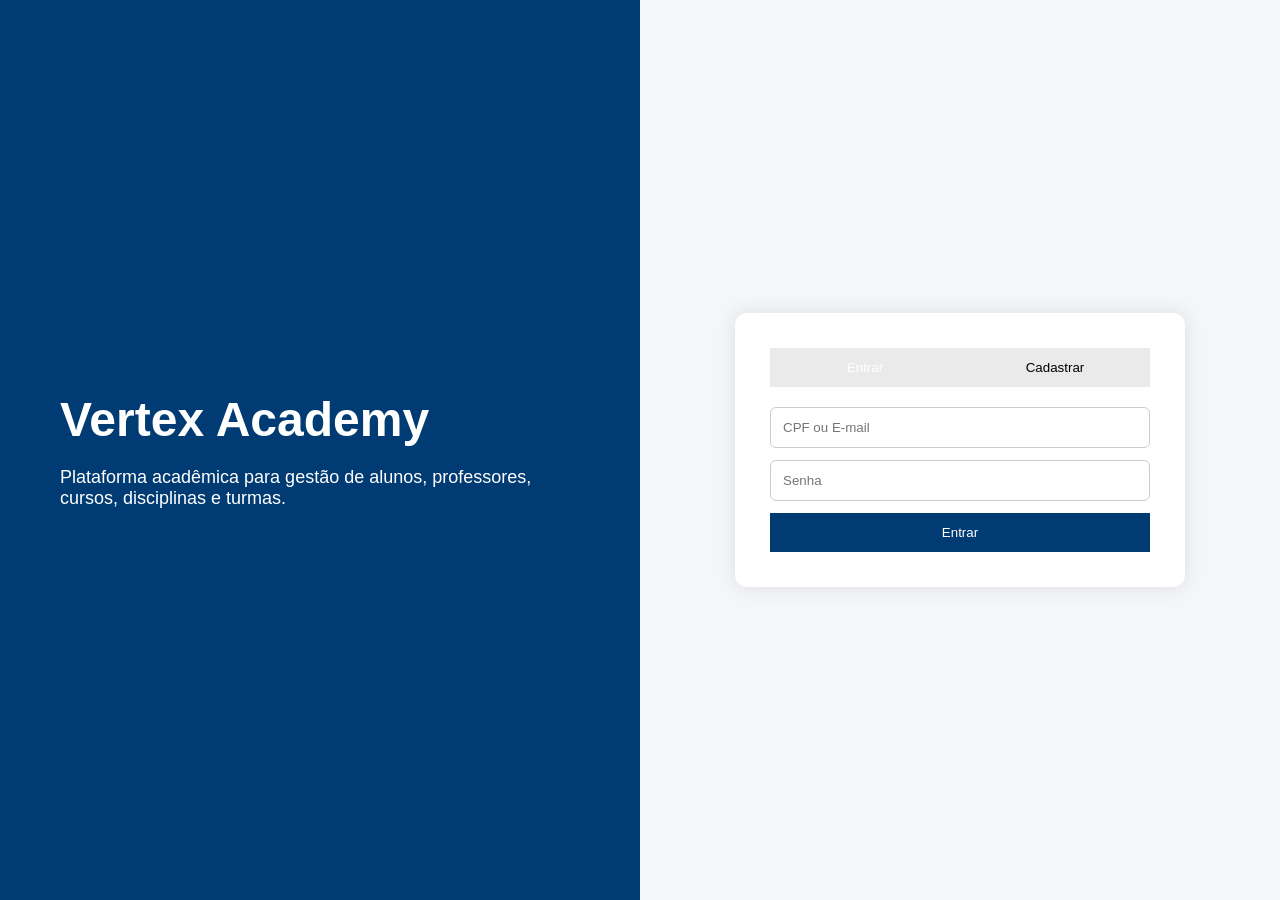
==== frontend/pages/auth.html @ 6bdf26e2 "front-end-version-0.0.1" ====
<!DOCTYPE html>
<html lang="pt-BR">
<head>
    <meta charset="UTF-8">
    <title>Vertex Academy</title>

    <link rel="stylesheet" href="/frontend/styles/auth.css">
</head>

<body>

<div class="container">

    <div class="left-side">
        <h1>Vertex Academy</h1>
        <p>
            Plataforma acadêmica para gestão de alunos, professores,
            cursos, disciplinas e turmas.
        </p>
    </div>

    <div class="right-side">

        <div class="card">

            <div class="tabs">
                <button id="btnLogin" class="active" type="button">
                    Entrar
                </button>

                <button id="btnCadastro" type="button">
                    Cadastrar
                </button>
            </div>

            <div id="mensagem"></div>

            <!-- LOGIN -->
            <form id="formLogin">

                <input
                    type="text"
                    id="login"
                    placeholder="CPF ou E-mail"
                    autocomplete="username"
                    required>

                <input
                    type="password"
                    id="senhaLogin"
                    placeholder="Senha"
                    autocomplete="current-password"
                    required>

                <button class="submit-btn" type="submit">
                    Entrar
                </button>

            </form>

            <!-- CADASTRO -->
            <form id="formCadastro" class="hidden">

                <input type="text" id="nome" placeholder="Nome Completo" required>
                <input type="text" id="cpf" placeholder="CPF" required>
                <input type="email" id="email" placeholder="E-mail" required>

                <input type="password" id="senhaCadastro" placeholder="Senha" required>

                <input type="password" id="senhaConfirmar" placeholder="Confirmar senha" required>

                <input type="date" id="dataNascimento" required>
                <input type="text" id="telefone" placeholder="Telefone" required>

                <button class="submit-btn" type="submit">
                    Cadastrar
                </button>

            </form>

        </div>

    </div>

</div>

<script type="module" src="/frontend/controllers/auth.controller.js"></script>

</body>
</html>
---- frontend/styles/auth.css ----
* {
    margin: 0;
    padding: 0;
    box-sizing: border-box;
}

body {
    font-family: Segoe UI, sans-serif;
    background: #f4f6fa;
}

.container {
    display: flex;
    height: 100vh;
}

/* LEFT */
.left-side {
    width: 50%;
    background: #003B73;
    color: white;

    display: flex;
    flex-direction: column;
    justify-content: center;

    padding: 60px;
}

.left-side h1 {
    font-size: 48px;
    margin-bottom: 20px;
}

.left-side p {
    font-size: 18px;
}

/* RIGHT */
.right-side {
    width: 50%;
    display: flex;
    justify-content: center;
    align-items: center;
}

.card {
    width: 450px;
    background: white;
    border-radius: 12px;
    padding: 35px;
    box-shadow: 0 0 20px rgba(0,0,0,.1);
}

/* TABS */
.tabs {
    display: flex;
    margin-bottom: 20px;
}

.tabs button {
    flex: 1;
    padding: 12px;
    border: none;
    cursor: pointer;
    background: #eaeaea;
}

.active {
    background: #003B73;
    color: white;
}

/* FORMS */
form {
    display: flex;
    flex-direction: column;
    gap: 12px;
}

input {
    padding: 12px;
    border: 1px solid #ccc;
    border-radius: 6px;
}

.submit-btn {
    background: #003B73;
    color: white;
    border: none;
    padding: 12px;
    cursor: pointer;
}

.submit-btn:hover {
    opacity: 0.9;
}

.hidden {
    display: none;
}

/* MESSAGE */
#mensagem {
    margin-bottom: 15px;
    font-weight: bold;
    color: #333;
}
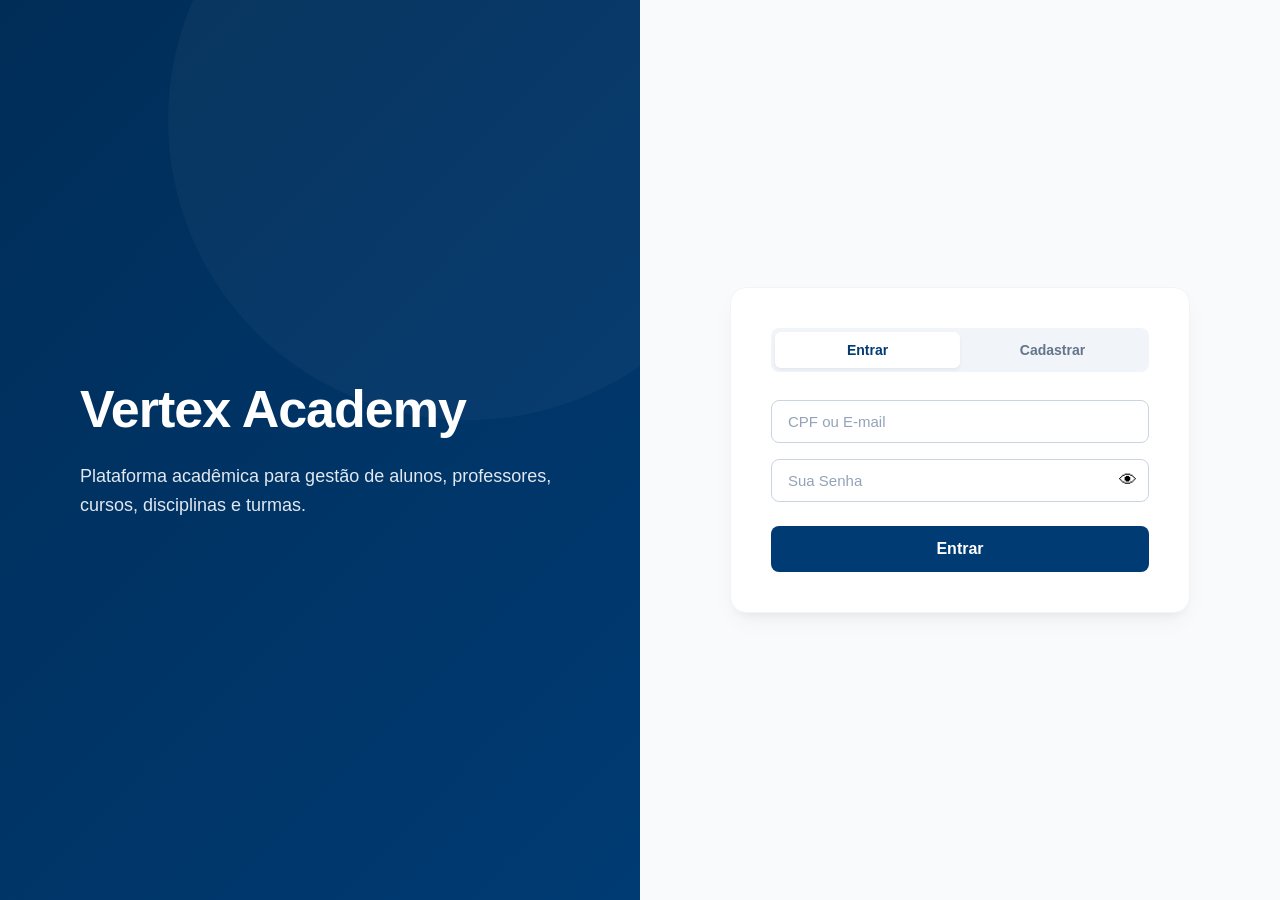
==== commit 9c83058b: "front-end-version-0.0.2" ====
--- a/frontend/pages/auth.html
+++ b/frontend/pages/auth.html
@@ -1,5 +1,6 @@
 <!DOCTYPE html>
 <html lang="pt-BR">
+
 <head>
     <meta charset="UTF-8">
     <title>Vertex Academy</title>
@@ -9,82 +10,74 @@
 
 <body>
 
-<div class="container">
+    <div class="container">
 
-    <div class="left-side">
-        <h1>Vertex Academy</h1>
-        <p>
-            Plataforma acadêmica para gestão de alunos, professores,
-            cursos, disciplinas e turmas.
-        </p>
-    </div>
+        <div class="left-side">
+            <h1>Vertex Academy</h1>
+            <p>
+                Plataforma acadêmica para gestão de alunos, professores,
+                cursos, disciplinas e turmas.
+            </p>
+        </div>
 
-    <div class="right-side">
+        <div class="right-side">
 
-        <div class="card">
+            <div class="card">
 
-            <div class="tabs">
-                <button id="btnLogin" class="active" type="button">
-                    Entrar
-                </button>
+                <div class="tabs">
+                    <button id="btnLogin" class="active" type="button">
+                        Entrar
+                    </button>
 
-                <button id="btnCadastro" type="button">
-                    Cadastrar
-                </button>
+                    <button id="btnCadastro" type="button">
+                        Cadastrar
+                    </button>
+                </div>
+
+                <div id="mensagem"></div>
+
+                <form id="formLogin">
+                    <input type="text" id="login" placeholder="CPF ou E-mail" autocomplete="username" required>
+
+                    <div class="password-container">
+                        <input type="password" id="senhaLogin" placeholder="Sua Senha" required>
+                        <button type="button" class="mostrarSenha">👁</button>
+                    </div>
+
+                    <button class="submit-btn" type="submit">Entrar</button>
+                </form>
+
+                <form id="formCadastro" style="display:none">
+                    <input type="text" id="nome" placeholder="Nome Completo" required>
+                    <input type="text" id="cpf" placeholder="CPF" required>
+                    <input type="email" id="email" placeholder="E-mail" required>
+
+                    <div class="password-container">
+                        <input type="password" id="senhaCadastro" placeholder="Senha" autocomplete="new-password"
+                            required>
+                        <button type="button" class="mostrarSenha">👁</button>
+                    </div>
+
+                    <div class="password-container">
+                        <input type="password" id="senhaConfirmar" placeholder="Confirmar Senha"
+                            autocomplete="new-password" required>
+                        <button type="button" class="mostrarSenha">👁</button>
+                    </div>
+
+                    <input type="date" id="dataNascimento" required>
+                    <input type="text" id="telefone" placeholder="Telefone" required>
+
+                    <button class="submit-btn" type="submit">Cadastrar</button>
+                </form>
+
             </div>
-
-            <div id="mensagem"></div>
-
-            <!-- LOGIN -->
-            <form id="formLogin">
-
-                <input
-                    type="text"
-                    id="login"
-                    placeholder="CPF ou E-mail"
-                    autocomplete="username"
-                    required>
-
-                <input
-                    type="password"
-                    id="senhaLogin"
-                    placeholder="Senha"
-                    autocomplete="current-password"
-                    required>
-
-                <button class="submit-btn" type="submit">
-                    Entrar
-                </button>
-
-            </form>
-
-            <!-- CADASTRO -->
-            <form id="formCadastro" class="hidden">
-
-                <input type="text" id="nome" placeholder="Nome Completo" required>
-                <input type="text" id="cpf" placeholder="CPF" required>
-                <input type="email" id="email" placeholder="E-mail" required>
-
-                <input type="password" id="senhaCadastro" placeholder="Senha" required>
-
-                <input type="password" id="senhaConfirmar" placeholder="Confirmar senha" required>
-
-                <input type="date" id="dataNascimento" required>
-                <input type="text" id="telefone" placeholder="Telefone" required>
-
-                <button class="submit-btn" type="submit">
-                    Cadastrar
-                </button>
-
-            </form>
 
         </div>
 
     </div>
 
-</div>
-
-<script type="module" src="/frontend/controllers/auth.controller.js"></script>
+    <script type="module" src="/frontend/controllers/auth.controller.js"></script>
 
 </body>
+
 </html>
--- a/frontend/styles/auth.css
+++ b/frontend/styles/auth.css
@@ -5,8 +5,10 @@
 }
 
 body {
-    font-family: Segoe UI, sans-serif;
-    background: #f4f6fa;
+    font-family: -apple-system, BlinkMacSystemFont, "Segoe UI", Roboto, Helvetica, Arial, sans-serif;
+    background: #f8fafc;
+    color: #1e293b;
+    -webkit-font-smoothing: antialiased;
 }
 
 .container {
@@ -14,95 +16,189 @@
     height: 100vh;
 }
 
-/* LEFT */
 .left-side {
     width: 50%;
-    background: #003B73;
+    background: linear-gradient(135deg, #002d58 0%, #003B73 100%);
     color: white;
-
     display: flex;
     flex-direction: column;
     justify-content: center;
-
-    padding: 60px;
+    padding: 80px;
+    position: relative;
+    overflow: hidden;
+}
+
+.left-side::before {
+    content: "";
+    position: absolute;
+    top: -20%;
+    right: -20%;
+    width: 600px;
+    height: 600px;
+    background: rgba(255, 255, 255, 0.03);
+    border-radius: 50%;
+    pointer-events: none;
 }
 
 .left-side h1 {
-    font-size: 48px;
-    margin-bottom: 20px;
+    font-size: 52px;
+    font-weight: 800;
+    letter-spacing: -1px;
+    margin-bottom: 24px;
+    line-height: 1.1;
 }
 
 .left-side p {
     font-size: 18px;
-}
-
-/* RIGHT */
+    line-height: 1.6;
+    color: #e2e8f0;
+    max-width: 480px;
+}
+
 .right-side {
     width: 50%;
     display: flex;
     justify-content: center;
     align-items: center;
+    background: #f8fafc;
 }
 
 .card {
-    width: 450px;
+    width: 100%;
+    max-width: 460px;
     background: white;
-    border-radius: 12px;
-    padding: 35px;
-    box-shadow: 0 0 20px rgba(0,0,0,.1);
-}
-
-/* TABS */
+    border-radius: 16px;
+    padding: 40px;
+    box-shadow: 0 10px 25px -5px rgba(0, 0, 0, 0.05), 0 8px 10px -6px rgba(0, 0, 0, 0.05);
+    border: 1px solid #f1f5f9;
+}
+
 .tabs {
     display: flex;
-    margin-bottom: 20px;
+    background: #f1f5f9;
+    padding: 4px;
+    border-radius: 8px;
+    margin-bottom: 28px;
 }
 
 .tabs button {
     flex: 1;
-    padding: 12px;
+    padding: 10px 20px;
     border: none;
     cursor: pointer;
-    background: #eaeaea;
-}
-
-.active {
-    background: #003B73;
-    color: white;
-}
-
-/* FORMS */
+    background: transparent;
+    font-weight: 600;
+    font-size: 14px;
+    color: #64748b;
+    border-radius: 6px;
+    transition: all 0.2s ease;
+}
+
+.tabs button:hover {
+    color: #003B73;
+}
+
+.tabs .active {
+    background: white;
+    color: #003B73;
+    box-shadow: 0 2px 4px rgba(0, 0, 0, 0.06);
+}
+
 form {
     display: flex;
     flex-direction: column;
-    gap: 12px;
+    gap: 16px;
 }
 
 input {
-    padding: 12px;
-    border: 1px solid #ccc;
-    border-radius: 6px;
+    padding: 12px 16px;
+    border: 1px solid #cbd5e1;
+    border-radius: 8px;
+    font-size: 15px;
+    color: #334155;
+    background-color: #fff;
+    transition: all 0.2s ease;
+    outline: none;
+}
+
+input:focus {
+    border-color: #003B73;
+    box-shadow: 0 0 0 3px rgba(0, 59, 115, 0.15);
+}
+
+input::placeholder {
+    color: #94a3b8;
+}
+
+input[type="date"] {
+    color: #334155;
 }
 
 .submit-btn {
     background: #003B73;
     color: white;
     border: none;
-    padding: 12px;
+    padding: 14px;
+    border-radius: 8px;
+    font-size: 16px;
+    font-weight: 600;
     cursor: pointer;
+    transition: background 0.2s ease, transform 0.1s ease;
+    margin-top: 8px;
 }
 
 .submit-btn:hover {
-    opacity: 0.9;
+    background: #002d58;
+}
+
+.submit-btn:active {
+    transform: scale(0.98);
 }
 
 .hidden {
     display: none;
 }
 
-/* MESSAGE */
+
 #mensagem {
-    margin-bottom: 15px;
-    font-weight: bold;
-    color: #333;
+    margin-bottom: 20px;
+    font-weight: 500;
+    color: #ef4444; 
+    font-size: 14px;
+    text-align: center;
+}
+.password-container{
+
+    position: relative;
+
+    display:flex;
+
+    align-items:center;
+
+}
+
+
+.password-container input{
+
+    width:100%;
+
+    padding-right:45px;
+
+}
+
+
+.mostrarSenha{
+
+    position:absolute;
+
+    right:12px;
+
+    border:none;
+
+    background:none;
+
+    cursor:pointer;
+
+    font-size:18px;
+
 }
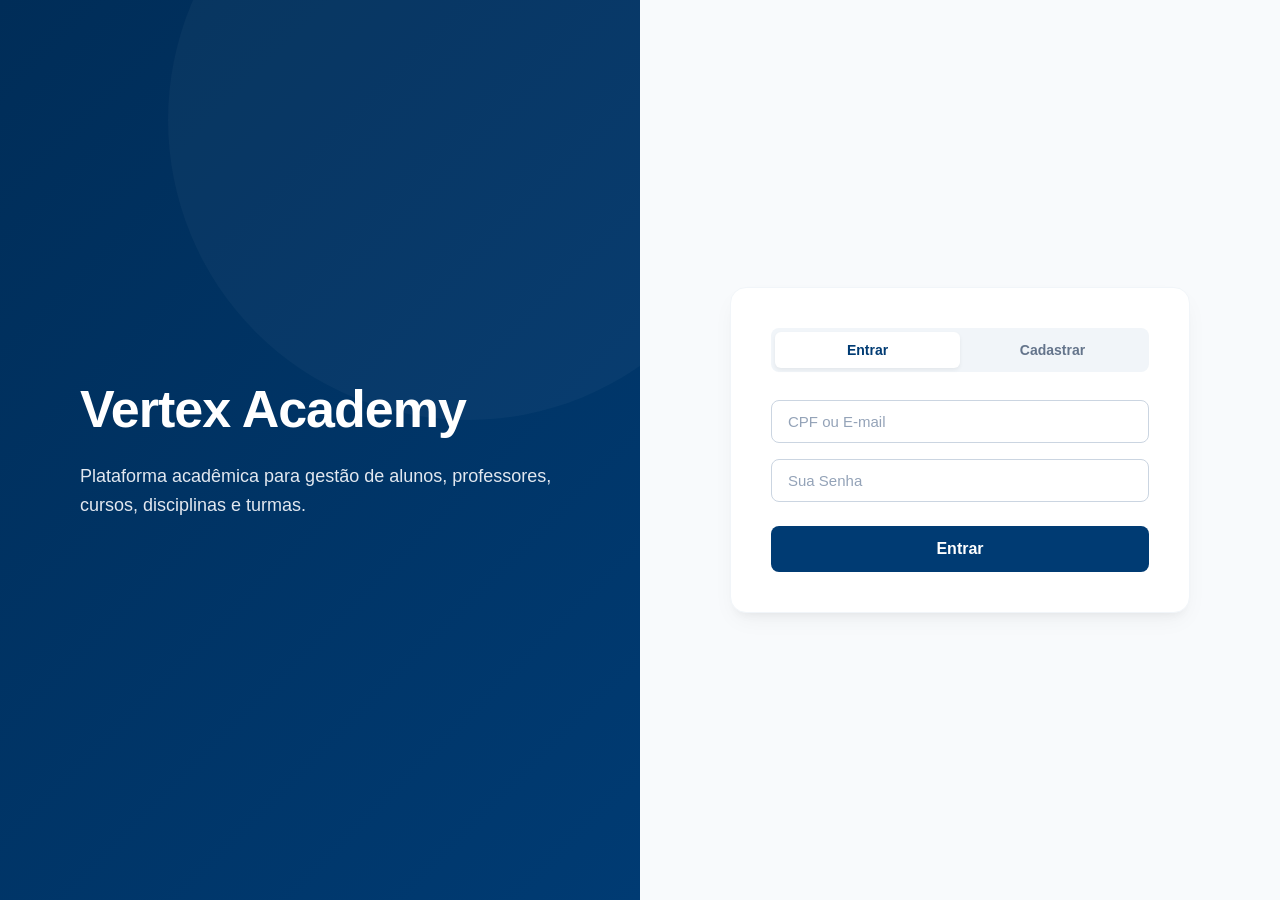
==== commit 8e7a13ea: "version 0.0.4" ====
--- a/frontend/pages/auth.html
+++ b/frontend/pages/auth.html
@@ -41,7 +41,6 @@
 
                     <div class="password-container">
                         <input type="password" id="senhaLogin" placeholder="Sua Senha" required>
-                        <button type="button" class="mostrarSenha">👁</button>
                     </div>
 
                     <button class="submit-btn" type="submit">Entrar</button>
@@ -55,13 +54,11 @@
                     <div class="password-container">
                         <input type="password" id="senhaCadastro" placeholder="Senha" autocomplete="new-password"
                             required>
-                        <button type="button" class="mostrarSenha">👁</button>
                     </div>
 
                     <div class="password-container">
                         <input type="password" id="senhaConfirmar" placeholder="Confirmar Senha"
                             autocomplete="new-password" required>
-                        <button type="button" class="mostrarSenha">👁</button>
                     </div>
 
                     <input type="date" id="dataNascimento" required>
